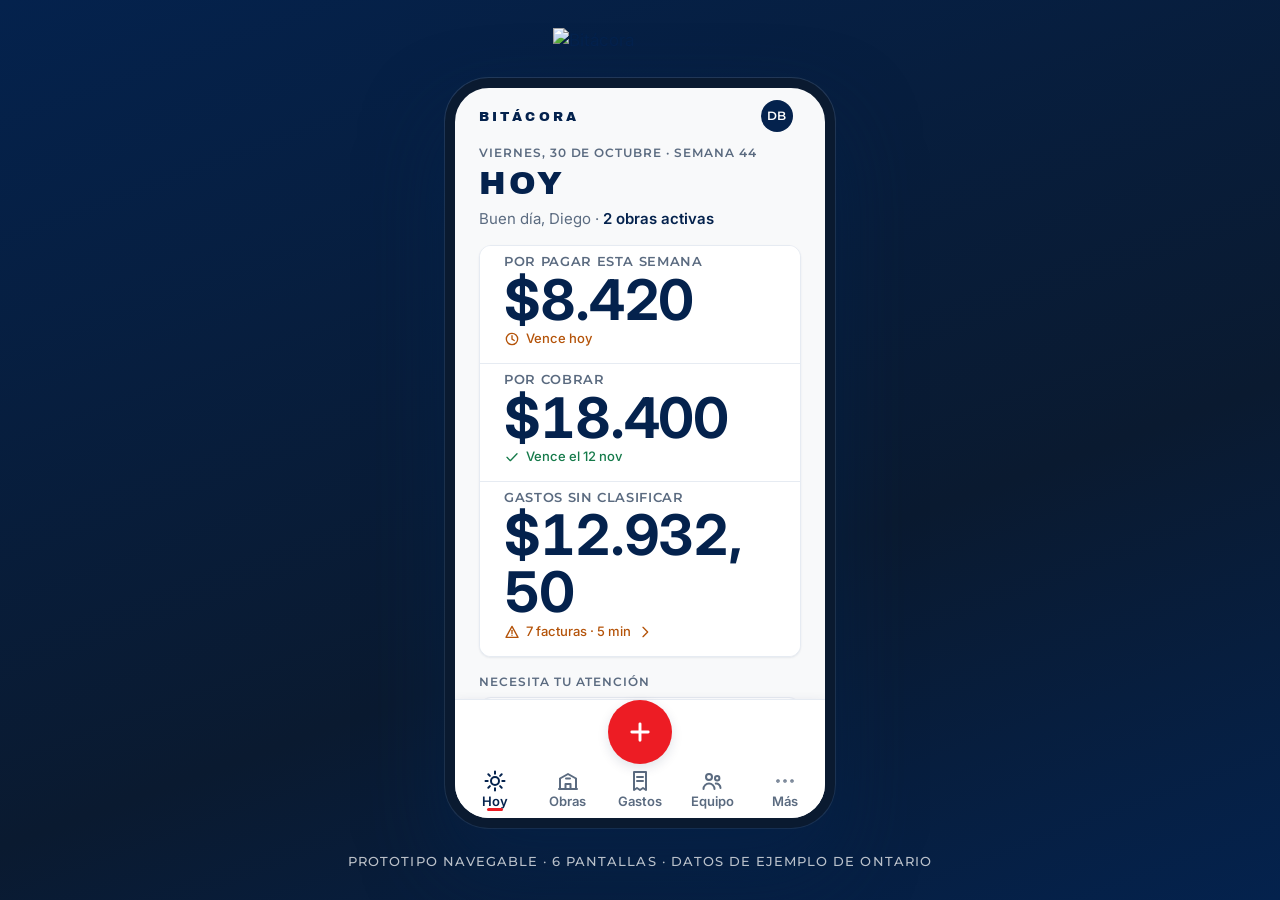
==== index.html @ 75facdfa "Publicar el prototipo navegable de Bitácora como demo (6 pantallas, datos de ejemplo)" ====
<!DOCTYPE html>
<html lang="es-CA">
<head>
  <meta charset="utf-8">
  <meta name="viewport" content="width=device-width, initial-scale=1, viewport-fit=cover">
  <meta name="theme-color" content="#04224D">
  <title>Bitácora · Demo navegable (datos de ejemplo)</title>
  <meta name="description" content="Demostración navegable de Bitácora: obras, gastos, nómina y margen de un contratista de Ontario. Todos los datos son de ejemplo; la app no está operativa.">
  <meta name="robots" content="noindex, nofollow">
  <meta name="color-scheme" content="light">
  <link rel="preconnect" href="https://fonts.googleapis.com">
  <link rel="preconnect" href="https://fonts.gstatic.com" crossorigin>
  <link href="https://fonts.googleapis.com/css2?family=Archivo+Black&family=Inter:wght@400;500;600;700&family=Montserrat:wght@500;600;700&display=swap" rel="stylesheet">
  <link rel="stylesheet" href="assets/tokens.css">
  <link rel="stylesheet" href="assets/app.css">
</head>
<body>
  <div class="stage">
    <img class="stage-logo" src="assets/logo.svg" alt="Bitácora" width="200" height="30">

    <div class="phone" id="phone">
      <div class="offline-banner" id="offline-banner" role="status" hidden>
        <svg aria-hidden="true" focusable="false"><use href="#i-wifi-off"></use></svg>
        <span><strong>Sin conexión</strong> · <span id="offline-texto">2 cambios esperando</span></span>
      </div>

      <main class="app-main" id="app" tabindex="-1" aria-label="Contenido de la pantalla"></main>

      <button class="fab" id="fab" type="button" aria-label="Registrar un gasto">
        <svg aria-hidden="true" focusable="false"><use href="#i-plus"></use></svg>
      </button>

      <nav class="tabbar" id="tabbar" aria-label="Navegación principal"></nav>

      <div id="sheet-root"></div>
      <div class="toast-layer" id="toast-root" role="status" aria-live="polite"></div>
    </div>

    <p class="stage-caption">Prototipo navegable · 6 pantallas · datos de ejemplo de Ontario</p>
  </div>

  <!-- Set de íconos: 24 px, trazo 2, metáforas de obra (cap. 7.5) -->
  <svg hidden aria-hidden="true" focusable="false" xmlns="http://www.w3.org/2000/svg">
    <symbol id="i-flecha-izq" viewBox="0 0 24 24" fill="none" stroke="currentColor" stroke-width="2" stroke-linecap="round" stroke-linejoin="round"><path d="M15 5l-7 7 7 7"/></symbol>
    <symbol id="i-hoy" viewBox="0 0 24 24" fill="none" stroke="currentColor" stroke-width="2" stroke-linecap="round"><circle cx="12" cy="12" r="4"/><path d="M12 2.5v2.2M12 19.3v2.2M2.5 12h2.2M19.3 12h2.2M5.3 5.3l1.6 1.6M17.1 17.1l1.6 1.6M18.7 5.3l-1.6 1.6M6.9 17.1l-1.6 1.6"/></symbol>
    <symbol id="i-obras" viewBox="0 0 24 24" fill="none" stroke="currentColor" stroke-width="2" stroke-linecap="round" stroke-linejoin="round"><path d="M4 20V9.5L12 5l8 4.5V20"/><path d="M3 20h18"/><path d="M9.5 20v-5h5v5"/><path d="M10 9.5h4"/></symbol>
    <symbol id="i-gastos" viewBox="0 0 24 24" fill="none" stroke="currentColor" stroke-width="2" stroke-linecap="round" stroke-linejoin="round"><path d="M6 3h12v18l-3-2-3 2-3-2-3 2z"/><path d="M9 8h6M9 12h6"/></symbol>
    <symbol id="i-equipo" viewBox="0 0 24 24" fill="none" stroke="currentColor" stroke-width="2" stroke-linecap="round" stroke-linejoin="round"><circle cx="9" cy="8" r="3"/><path d="M3.5 20a5.5 5.5 0 0 1 11 0"/><circle cx="17.2" cy="9.2" r="2.2"/><path d="M15.8 14.6A4.4 4.4 0 0 1 20.5 19"/></symbol>
    <symbol id="i-mas" viewBox="0 0 24 24" fill="none" stroke="currentColor" stroke-width="2.4" stroke-linecap="round"><circle cx="5" cy="12" r="0.6"/><circle cx="12" cy="12" r="0.6"/><circle cx="19" cy="12" r="0.6"/></symbol>
    <symbol id="i-plus" viewBox="0 0 24 24" fill="none" stroke="currentColor" stroke-width="2.5" stroke-linecap="round"><path d="M12 5v14M5 12h14"/></symbol>
    <symbol id="i-check" viewBox="0 0 24 24" fill="none" stroke="currentColor" stroke-width="2" stroke-linecap="round" stroke-linejoin="round"><path d="M4.5 12.5l5 5L19.5 7"/></symbol>
    <symbol id="i-alerta" viewBox="0 0 24 24" fill="none" stroke="currentColor" stroke-width="2" stroke-linecap="round" stroke-linejoin="round"><path d="M12 3.5L21 20H3z"/><path d="M12 9.5v5"/><circle cx="12" cy="17.2" r="0.9" fill="currentColor" stroke="none"/></symbol>
    <symbol id="i-ojo" viewBox="0 0 24 24" fill="none" stroke="currentColor" stroke-width="2" stroke-linecap="round" stroke-linejoin="round"><path d="M2.5 12S6 6 12 6s9.5 6 9.5 6-3.5 6-9.5 6-9.5-6-9.5-6z"/><circle cx="12" cy="12" r="2.6"/></symbol>
    <symbol id="i-sube" viewBox="0 0 24 24" fill="none" stroke="currentColor" stroke-width="2" stroke-linecap="round" stroke-linejoin="round"><path d="M12 19V5M6 11l6-6 6 6"/></symbol>
    <symbol id="i-baja" viewBox="0 0 24 24" fill="none" stroke="currentColor" stroke-width="2" stroke-linecap="round" stroke-linejoin="round"><path d="M12 5v14M6 13l6 6 6-6"/></symbol>
    <symbol id="i-igual" viewBox="0 0 24 24" fill="none" stroke="currentColor" stroke-width="2" stroke-linecap="round"><path d="M6 12h12"/></symbol>
    <symbol id="i-chevron" viewBox="0 0 24 24" fill="none" stroke="currentColor" stroke-width="2" stroke-linecap="round" stroke-linejoin="round"><path d="M9 5l7 7-7 7"/></symbol>
    <symbol id="i-camara" viewBox="0 0 24 24" fill="none" stroke="currentColor" stroke-width="2" stroke-linecap="round" stroke-linejoin="round"><path d="M3.5 8.5h3l2-3.5h7l2 3.5h3v10.5h-17z"/><circle cx="12" cy="13.5" r="3.2"/></symbol>
    <symbol id="i-rayo" viewBox="0 0 24 24" fill="none" stroke="currentColor" stroke-width="2" stroke-linecap="round" stroke-linejoin="round"><path d="M13.5 2.5L5.5 13.5h5L10 21.5l8-11h-5z"/></symbol>
    <symbol id="i-cerrar" viewBox="0 0 24 24" fill="none" stroke="currentColor" stroke-width="2" stroke-linecap="round"><path d="M6 6l12 12M18 6L6 18"/></symbol>
    <symbol id="i-foto" viewBox="0 0 24 24" fill="none" stroke="currentColor" stroke-width="2" stroke-linecap="round" stroke-linejoin="round"><rect x="4" y="5" width="16" height="14" rx="2"/><circle cx="9" cy="10" r="1.6"/><path d="M5 17l4-4 3 3 3-3 4 4"/></symbol>
    <symbol id="i-voz" viewBox="0 0 24 24" fill="none" stroke="currentColor" stroke-width="2" stroke-linecap="round"><rect x="9" y="3" width="6" height="11" rx="3"/><path d="M5.5 11a6.5 6.5 0 0 0 13 0M12 17.5V21"/></symbol>
    <symbol id="i-mano" viewBox="0 0 24 24" fill="none" stroke="currentColor" stroke-width="2" stroke-linecap="round" stroke-linejoin="round"><path d="M4 20l1.2-4.5L16 5l3 3L8.5 18.8z"/><path d="M14 7l3 3"/></symbol>
    <symbol id="i-avance" viewBox="0 0 24 24" fill="none" stroke="currentColor" stroke-width="2" stroke-linecap="round" stroke-linejoin="round"><path d="M4 4v16h16"/><path d="M7 15l4-4 3 3 5-6"/><path d="M15 8h4v4"/></symbol>
    <symbol id="i-pago" viewBox="0 0 24 24" fill="none" stroke="currentColor" stroke-width="2" stroke-linecap="round"><circle cx="12" cy="12" r="8.5"/><path d="M14.8 9.2c-.5-.9-1.5-1.4-2.8-1.4-1.7 0-3 .9-3 2.1s1.3 1.8 3 2.1c1.8.3 3 1 3 2.2s-1.4 2.1-3 2.1c-1.4 0-2.5-.6-3-1.5"/><path d="M12 5.6v12.8"/></symbol>
    <symbol id="i-doc" viewBox="0 0 24 24" fill="none" stroke="currentColor" stroke-width="2" stroke-linecap="round" stroke-linejoin="round"><path d="M7 3h7l5 5v13H7z"/><path d="M14 3v5h5"/><path d="M10 13h5M10 17h5"/></symbol>
    <symbol id="i-lock" viewBox="0 0 24 24" fill="none" stroke="currentColor" stroke-width="2" stroke-linecap="round" stroke-linejoin="round"><rect x="5" y="10" width="14" height="10" rx="2"/><path d="M8 10V7a4 4 0 0 1 8 0v3"/></symbol>
    <symbol id="i-reloj" viewBox="0 0 24 24" fill="none" stroke="currentColor" stroke-width="2" stroke-linecap="round" stroke-linejoin="round"><circle cx="12" cy="12" r="8.5"/><path d="M12 7v5.2l3.4 2"/></symbol>
    <symbol id="i-info" viewBox="0 0 24 24" fill="none" stroke="currentColor" stroke-width="2" stroke-linecap="round"><circle cx="12" cy="12" r="8.5"/><path d="M12 11v5"/><circle cx="12" cy="8" r="0.9" fill="currentColor" stroke="none"/></symbol>
    <symbol id="i-wifi-off" viewBox="0 0 24 24" fill="none" stroke="currentColor" stroke-width="2" stroke-linecap="round"><path d="M3 3l18 18"/><path d="M8.3 8.3A11 11 0 0 1 20 10.5"/><path d="M5.2 12.6a10 10 0 0 1 1.5-1.1"/><path d="M8.7 15.5a5.2 5.2 0 0 1 6.6 0"/><circle cx="12" cy="19" r="1" fill="currentColor" stroke="none"/></symbol>
    <symbol id="i-sparkle" viewBox="0 0 24 24" fill="none" stroke="currentColor" stroke-width="2" stroke-linecap="round" stroke-linejoin="round"><path d="M11 3l1.7 5.1L18 10l-5.3 1.9L11 17l-1.7-5.1L4 10l5.3-1.9z"/><path d="M18.5 15l.8 2.2L21.5 18l-2.2.8-.8 2.2-.8-2.2L15.5 18l2.2-.8z"/></symbol>
    <symbol id="i-calendario" viewBox="0 0 24 24" fill="none" stroke="currentColor" stroke-width="2" stroke-linecap="round" stroke-linejoin="round"><rect x="4" y="5" width="16" height="16" rx="2"/><path d="M8 3v4M16 3v4M4 10h16"/></symbol>
    <symbol id="i-transfer" viewBox="0 0 24 24" fill="none" stroke="currentColor" stroke-width="2" stroke-linecap="round" stroke-linejoin="round"><path d="M4 8.5h13.5l-3.2-3.2M20 15.5H6.5l3.2 3.2"/></symbol>
    <symbol id="i-billete" viewBox="0 0 24 24" fill="none" stroke="currentColor" stroke-width="2" stroke-linecap="round" stroke-linejoin="round"><rect x="3" y="6" width="18" height="12" rx="2"/><circle cx="12" cy="12" r="2.4"/></symbol>
    <symbol id="i-descargar" viewBox="0 0 24 24" fill="none" stroke="currentColor" stroke-width="2" stroke-linecap="round" stroke-linejoin="round"><path d="M12 4v11M7 10.5l5 5 5-5"/><path d="M5 20h14"/></symbol>
  </svg>

  <script src="assets/data.js"></script>
  <script src="assets/app.js"></script>
  <script src="assets/qa.js"></script>
</body>
</html>
---- assets/tokens.css ----
/* ============================================================================
   BITÁCORA · TOKENS DE DISEÑO
   Fuente de verdad: docs/REQUERIMIENTOS.md, capítulo 7 ("Sistema de diseño
   Náutica aplicado"). Los valores de color, tipografía, radios, elevación y
   espaciado son los EXACTOS de la guía. Lo que la guía no define (colores
   funcionales de estado, tintes, modo oscuro) está marcado como propuesta
   pendiente de validación en el capítulo 7.3.2.
   Ningún componente escribe color a mano: todo sale de estas variables.
   ========================================================================== */

:root {
  /* --- 7.3 Color · los tres tokens de la guía Náutica -------------------- */
  --color-brand-primary: #04224D;   /* Azul Marino · fondos, encabezados, botón primario */
  --color-brand-accent: #ED1C24;    /* Rojo · CTA urgente, estados activos. NO texto pequeño */
  --color-background-light: #FFFFFF;/* Fondo de tarjetas y secciones limpias */
  --color-background-page: #F8F9FA; /* Variante del mismo token de fondo de la guía */

  /* --- 7.3.2 Tokens funcionales derivados · propuesta pendiente ---------- */
  --color-text-primary: var(--color-brand-primary); /* alias semántico del navy */
  --color-text-secondary: #5B6B80;  /* 5,44:1 sobre blanco ✅ */
  --color-border-subtle: #E6EBF2;   /* separadores y pistas de barra */
  --color-border-strong: #6B7C93;   /* bordes de inputs · 4,26:1 ✅ (UI ≥ 3:1) */
  --color-status-ok: #157A4A;       /* "Vas bien" · 5,36:1 ✅ */
  --color-status-warn: #B45309;     /* "Ojo" · 5,02:1 ✅ */
  --color-status-warn-strong: #8A3F07; /* variante AA para texto sobre tinte ámbar · 6,2:1 ✅ */
  --color-status-danger: #C81018;   /* "Alerta" · 5,93:1 ✅ */
  --color-accent-text: #B31217;     /* texto rojo accesible derivado del rojo · 6,96:1 ✅ */
  --color-focus: #FFC845;           /* anillo de foco · 10,14:1 sobre navy ✅ */

  /* Tintes al 12% (cap. 7.5 "chip de estado: fondo tintado 12%"). Se derivan
     de los tokens de arriba con rgba; no introducen colores nuevos. */
  --tint-primary: rgba(4, 34, 77, 0.12);
  --tint-accent: rgba(237, 28, 36, 0.12);
  --tint-ok: rgba(21, 122, 74, 0.12);
  --tint-warn: rgba(180, 83, 9, 0.12);
  --tint-danger: rgba(200, 16, 24, 0.12);
  --tint-focus: rgba(255, 200, 69, 0.16);
  --overlay-sheet: rgba(4, 34, 77, 0.48);
  --overlay-camera: rgba(4, 34, 77, 0.92);
  --shadow-floating: rgba(4, 34, 77, 0.24);
  --shadow-stage: 0 40px 80px rgba(4, 34, 77, 0.55);
  --ring-light: rgba(255, 255, 255, 0.12);

  /* --- 7.7 Modo oscuro derivado · [COULD] pendiente de aprobación -------- */
  --dm-background: #0A1A30;
  --dm-surface: #0E2542;
  --dm-text: #F2F5F9;
  --dm-accent-text: #FF5A60;
  /* El modo oscuro NO se aplica en fase 1. Tokens listos para cuando se apruebe. */

  /* --- 7.2 Fundamento · grid y espacio (base 8 px) ----------------------- */
  --space-1: 4px;
  --space-2: 8px;
  --space-3: 16px;
  --space-4: 24px;
  --space-5: 32px;
  --space-6: 40px;
  --space-7: 48px;
  --space-8: 64px;
  --margin-mobile: 24px;   /* contenido = ancho de pantalla − 48 px */
  --grid-gutter: 16px;
  --content-max: 430px;    /* marco de teléfono en escritorio (≤ 430) */
  --touch-min: 48px;       /* mínimo táctil */
  --touch-gap: 8px;        /* separación mínima entre objetivos */
  --nav-height: 64px;

  /* --- 7.4 Tipografía · familias de la guía ------------------------------ */
  --font-display: "Archivo Black", "Arial Black", "Helvetica Neue", Arial, sans-serif;
  --font-heading: "Montserrat", "Helvetica Neue", Arial, sans-serif;
  --font-body: "Inter", "Roboto", "Helvetica Neue", Arial, sans-serif;

  /* Escala móvil. Cuerpo y títulos en rem para que Dynamic Type (200%) funcione.
     Los KPIs adicionalmente se limitan por ancho de viewport para que un número
     de 10 caracteres nunca desborde a 320 px (§ verificación del prototipo). */
  --text-h1: 2rem;                 /* 32/36 · 900 · MAYÚSCULAS · +0,10 em */
  --text-h2: 1.5rem;               /* 24/28 · 600 · MAYÚSCULAS · +0,05 em */
  --text-h3: 1.25rem;              /* 20/24 · 600 · MAYÚSCULAS · +0,05 em */
  --text-body: 1.0625rem;          /* 17/26 · 400 · minúsculas · 0 */
  --text-small: 0.9375rem;         /* 15/22 · 400 */
  --text-caption: 0.8125rem;       /* 13/18 · 500 */
  --text-label: 0.75rem;           /* 12/16 · 600 · etiquetas de sección */
  --text-button: 1.0625rem;        /* 17/20 · 600 · sentence case */
  /* Los KPI se limitan por ancho de viewport: un monto de 10 caracteres no debe
     partirse en dos líneas al 200 % de texto. El resto de la tipografía escala en rem. */
  --text-kpi: min(3.5rem, 12.5vw);        /* 48,75 px a 390 · 40 px a 320 */
  --text-kpi-sm: min(2rem, 7.2vw);        /* números secundarios */
  --leading-h1: 1.125;
  --leading-h2: 1.1667;
  --leading-body: 1.529;           /* 26/17 */
  --tracking-h1: 0.1em;
  --tracking-heading: 0.05em;
  --tracking-wordmark: 0.24em;

  /* --- 7.5 Componentes · radios, elevación ------------------------------ */
  --radius-4: 4px;
  --radius-8: 8px;
  --radius-12: 12px;
  --radius-20: 20px;
  --radius-24: 24px;
  --radius-pill: 999px;
  --elevation-1: 0 1px 2px rgba(4, 34, 77, 0.08);
  --elevation-2: 0 4px 12px rgba(4, 34, 77, 0.12);
  --elevation-3: 0 12px 32px rgba(4, 34, 77, 0.24);

  /* --- Movimiento (≤ 200 ms, respeta "Reducir movimiento") -------------- */
  --duration-fast: 120ms;
  --duration-base: 180ms;
  --easing: cubic-bezier(0.2, 0.7, 0.3, 1);

  /* --- Safe area iPhone (Face ID / home indicator) ---------------------- */
  --safe-top: env(safe-area-inset-top, 0px);
  --safe-bottom: env(safe-area-inset-bottom, 0px);
  --safe-left: env(safe-area-inset-left, 0px);
  --safe-right: env(safe-area-inset-right, 0px);
}

/* El simulacro de "Texto grande 200%" del QA se activa con esta clase en <html>.
   Se usa la misma base rem que Dynamic Type: todo lo tipográfico escala. */
html.texto-grande {
  font-size: 200%;
}

@media (prefers-reduced-motion: reduce) {
  :root {
    --duration-fast: 0ms;
    --duration-base: 0ms;
  }
}
---- assets/app.css ----
/* ============================================================================
   BITÁCORA · COMPONENTES (mobile-first iPhone 390×844, sin frameworks)
   Reglas duras:
   - Todo color sale de tokens.css (aquí no hay ni un hex literal).
   - Táctil ≥ 48×48 px, separación ≥ 8 px, cuerpo ≥ 17 px, KPIs 48–56 px.
   - Estados = color + ícono + palabra. Nunca solo color.
   - Sin scroll horizontal a 320 px. A 200 % de texto, los grupos se apilan.
   - Transiciones ≤ 200 ms y respeto a prefers-reduced-motion.
   ========================================================================== */

/* --- Reset mínimo --------------------------------------------------------- */
*, *::before, *::after { box-sizing: border-box; }
html, body { height: 100%; }
html { -webkit-text-size-adjust: 100%; }
body {
  margin: 0;
  font-family: var(--font-body);
  font-size: var(--text-body);
  line-height: var(--leading-body);
  color: var(--color-text-primary);
  background: var(--color-background-page);
  -webkit-font-smoothing: antialiased;
  text-rendering: optimizeLegibility;
  overflow-x: hidden;
}
img, svg { display: block; }
svg { width: 20px; height: 20px; flex: none; }
button, input, select, textarea { font: inherit; color: inherit; }
button { -webkit-tap-highlight-color: transparent; }
p, h1, h2, h3, h4 { margin: 0; }
ul, ol { margin: 0; padding: 0; list-style: none; }
:focus-visible {
  outline: 3px solid var(--color-focus);
  outline-offset: 3px;
  box-shadow: 0 0 0 6px var(--color-brand-primary);
  border-radius: var(--radius-8);
}
::selection { background: var(--tint-focus); color: var(--color-brand-primary); }
[hidden] { display: none !important; }

/* --- Escenario de escritorio: marco de teléfono -------------------------- */
.stage {
  display: flex;
  flex-direction: column;
  align-items: center;
  justify-content: center;
  width: 100%;
  min-height: 100vh;
  min-height: 100dvh;
}
.phone {
  position: relative;
  display: flex;
  flex-direction: column;
  width: 100%;
  max-width: 430px;
  min-width: 0;
  margin: 0 auto;
  height: 100vh;
  height: 100dvh;
  overflow: hidden;
  background: var(--color-background-page);
}
.stage-logo,
.stage-caption { display: none; }

@media (min-width: 520px) {
  body {
    display: flex;
    align-items: center;
    justify-content: center;
    padding: 24px 0;
    background: linear-gradient(160deg, var(--color-brand-primary) 0%, var(--dm-background) 62%, var(--color-brand-primary) 100%);
  }
  .stage { gap: 24px; }
  .stage-logo { display: block; width: auto; height: 26px; }
  .stage-caption {
    display: block;
    margin: 0;
    color: var(--color-background-light);
    font-family: var(--font-heading);
    font-size: var(--text-caption);
    font-weight: 500;
    letter-spacing: 0.08em;
    text-transform: uppercase;
    opacity: 0.72;
  }
  .phone {
    width: 390px;
    max-width: 390px;
    height: min(844px, calc(100dvh - 150px));
    border-radius: 44px;
    border: 10px solid var(--dm-background);
    box-shadow: var(--shadow-stage), 0 0 0 1px var(--ring-light);
  }
}

/* --- Estructura de pantalla ---------------------------------------------- */
.app-main {
  flex: 1;
  min-height: 0;
  overflow-y: auto;
  overflow-x: hidden;
  -webkit-overflow-scrolling: touch;
  scrollbar-width: none;
}
.app-main::-webkit-scrollbar { display: none; }
.app-main[data-ruta="captura"] {
  display: flex;
  flex-direction: column;
  overflow: hidden;
}
.screen {
  padding-bottom: 96px;
  animation: fade-in var(--duration-base) var(--easing) both;
}
.screen--captura {
  display: flex;
  flex-direction: column;
  flex: 1;
  min-height: 0;
  padding-bottom: 0;
  animation: none;
}
.screen-content { padding: 0 var(--margin-mobile); }

/* --- Barra superior ------------------------------------------------------ */
.topbar {
  display: flex;
  align-items: center;
  gap: var(--space-2);
  min-height: 56px;
  padding: calc(var(--safe-top) + 8px) var(--margin-mobile) 8px;
}
.topbar-spacer { flex: 1; }
.wordmark {
  font-family: var(--font-display);
  font-weight: 400;
  font-size: 0.8125rem;
  line-height: 1;
  letter-spacing: var(--tracking-wordmark);
  text-transform: uppercase;
  color: var(--color-brand-primary);
  padding-top: 2px;
}
.icon-btn {
  appearance: none;
  border: 0;
  background: transparent;
  display: inline-flex;
  align-items: center;
  justify-content: center;
  min-width: 48px;
  min-height: 48px;
  padding: 0;
  border-radius: var(--radius-pill);
  color: var(--color-brand-primary);
  cursor: pointer;
}
.icon-btn:active { background: var(--tint-primary); }
.icon-btn svg { width: 24px; height: 24px; }
.avatar {
  width: 32px;
  height: 32px;
  border-radius: var(--radius-pill);
  background: var(--color-brand-primary);
  color: var(--color-background-light);
  display: flex;
  align-items: center;
  justify-content: center;
  font-family: var(--font-heading);
  font-weight: 600;
  font-size: 0.75rem;
  letter-spacing: 0.04em;
}

/* --- Cabecera de pantalla ------------------------------------------------ */
.page-head { padding: 4px var(--margin-mobile) 0; }
.eyebrow {
  font-family: var(--font-heading);
  font-size: var(--text-label);
  font-weight: 600;
  letter-spacing: 0.08em;
  text-transform: uppercase;
  color: var(--color-text-secondary);
  margin-bottom: 6px;
}
.page-title {
  font-family: var(--font-display);
  font-weight: 400;
  font-size: var(--text-h1);
  line-height: var(--leading-h1);
  letter-spacing: var(--tracking-h1);
  text-transform: uppercase;
  color: var(--color-brand-primary);
  overflow-wrap: break-word;
  margin-bottom: 8px;
}
.page-sub {
  font-size: var(--text-small);
  color: var(--color-text-secondary);
  max-width: 34rem;
}
.page-sub strong { color: var(--color-text-primary); font-weight: 600; }

/* --- Secciones ----------------------------------------------------------- */
.section { margin-top: var(--space-4); }
.section-head {
  display: flex;
  align-items: baseline;
  justify-content: space-between;
  gap: var(--space-2);
  margin-bottom: 12px;
}
.section-title {
  font-family: var(--font-heading);
  font-size: var(--text-label);
  font-weight: 600;
  letter-spacing: 0.08em;
  text-transform: uppercase;
  color: var(--color-text-secondary);
}
.section-note { font-size: var(--text-caption); color: var(--color-text-secondary); }
.link-inline {
  appearance: none;
  border: 0;
  background: none;
  color: var(--color-brand-primary);
  font-size: var(--text-caption);
  font-weight: 600;
  min-height: 48px;
  min-width: 48px;
  padding: 0 4px;
  cursor: pointer;
  text-decoration: underline;
  text-underline-offset: 3px;
}

/* --- Tarjetas ------------------------------------------------------------ */
.card {
  background: var(--color-background-light);
  border: 1px solid var(--color-border-subtle);
  border-radius: var(--radius-12);
  box-shadow: var(--elevation-1);
}
.card-pad { padding: var(--space-3); }
.card-title {
  font-family: var(--font-heading);
  font-size: var(--text-h3);
  font-weight: 600;
  line-height: 1.2;
  letter-spacing: var(--tracking-heading);
  text-transform: uppercase;
  color: var(--color-brand-primary);
  overflow-wrap: break-word;
}
.card-sub { font-size: var(--text-caption); color: var(--color-text-secondary); margin-top: 2px; }
.divider { height: 1px; background: var(--color-border-subtle); margin: var(--space-3) 0; border: 0; }

/* --- KPIs: números grandes, tabulares ------------------------------------ */
.kpi-card { overflow: hidden; }
.kpi-row {
  display: block;
  width: 100%;
  text-align: left;
  background: var(--color-background-light);
  border: 0;
  border-top: 1px solid var(--color-border-subtle);
  padding: 14px var(--space-4);
  color: inherit;
  cursor: pointer;
}
.kpi-row:first-child { border-top: 0; }
.kpi-row:active { background: var(--color-background-page); }
.kpi-row--static { cursor: default; }
.kpi-row--static:active { background: var(--color-background-light); }
.kpi-top {
  display: flex;
  align-items: center;
  justify-content: space-between;
  gap: var(--space-2);
  flex-wrap: wrap;
}
.kpi-label {
  font-family: var(--font-heading);
  font-size: var(--text-caption);
  font-weight: 600;
  letter-spacing: 0.05em;
  text-transform: uppercase;
  color: var(--color-text-secondary);
}
.kpi-num {
  display: block;
  margin-top: 2px;
  font-family: var(--font-body);
  font-weight: 700;
  font-size: var(--text-kpi);
  line-height: 1.05;
  letter-spacing: -0.02em;
  font-variant-numeric: tabular-nums;
  font-feature-settings: "tnum" 1;
  color: var(--color-brand-primary);
  overflow-wrap: break-word;
}
.kpi-num--sm { font-size: var(--text-kpi-sm); }
.kpi-verdict {
  display: inline-flex;
  align-items: center;
  gap: 6px;
  font-size: var(--text-caption);
  font-weight: 500;
  color: var(--color-text-secondary);
}
.kpi-verdict svg { width: 16px; height: 16px; flex: none; }
.kpi-verdict--ok { color: var(--color-status-ok); }
.kpi-verdict--warn { color: var(--color-status-warn); }
.kpi-verdict--danger { color: var(--color-status-danger); }
.kpi-chevron { flex: none; color: var(--color-text-secondary); margin-top: 2px; }

/* --- Chips de estado (color + ícono + palabra) --------------------------- */
.chip {
  display: inline-flex;
  align-items: center;
  gap: 6px;
  min-height: 28px;
  padding: 3px 10px;
  border-radius: var(--radius-pill);
  background: var(--tint-primary);
  color: var(--color-brand-primary);
  font-family: var(--font-body);
  font-size: var(--text-caption);
  font-weight: 600;
  line-height: 1.2;
  white-space: nowrap;
}
.chip svg { width: 16px; height: 16px; flex: none; }
.chip--ok { background: var(--tint-ok); color: var(--color-status-ok); }
.chip--warn { background: var(--tint-warn); color: var(--color-status-warn-strong); }
.chip--danger { background: var(--tint-danger); color: var(--color-status-danger); }
.chip--accent { background: var(--tint-accent); color: var(--color-accent-text); }
.chip--quiet {
  background: var(--color-background-page);
  border: 1px solid var(--color-border-subtle);
  color: var(--color-text-secondary);
}

/* --- Botones ------------------------------------------------------------- */
.btn {
  appearance: none;
  display: flex;
  align-items: center;
  justify-content: center;
  gap: var(--space-2);
  width: 100%;
  min-height: 56px;
  padding: 12px var(--space-4);
  border: 0;
  border-radius: var(--radius-8);
  font-family: var(--font-body);
  font-size: var(--text-button);
  font-weight: 600;
  line-height: 1.2;
  letter-spacing: 0;
  text-align: center;
  text-decoration: none;
  cursor: pointer;
  transition: background var(--duration-fast) var(--easing), transform var(--duration-fast) var(--easing);
}
.btn svg { width: 22px; height: 22px; flex: none; }
.btn--primary { background: var(--color-brand-primary); color: var(--color-background-light); }
.btn--primary:active { background: var(--dm-surface); transform: scale(0.995); }
.btn--secondary {
  background: var(--color-background-light);
  color: var(--color-brand-primary);
  border: 1.5px solid var(--color-border-strong);
}
.btn--secondary:active { background: var(--color-background-page); }
.btn--critical { background: var(--color-status-danger); color: var(--color-background-light); }
.btn--ghost {
  background: transparent;
  color: var(--color-brand-primary);
  min-height: 48px;
  font-size: var(--text-small);
  text-decoration: underline;
  text-underline-offset: 3px;
}
.btn:disabled, .btn[aria-disabled="true"] { opacity: 0.45; cursor: not-allowed; }
.btn--sm { min-height: 48px; font-size: var(--text-small); padding: 8px var(--space-3); width: auto; }
.dual-actions { display: flex; gap: var(--space-2); flex-wrap: wrap; }
.dual-actions .btn { flex: 1 1 9rem; }
.actions-stack { display: flex; flex-direction: column; gap: var(--space-2); }

/* --- Formularios --------------------------------------------------------- */
.campo {
  display: flex;
  flex-direction: column;
  gap: 4px;
  padding: 12px 0;
  border-top: 1px solid var(--color-border-subtle);
}
.campo:first-child { border-top: 0; padding-top: 0; }
.campo:last-child { padding-bottom: 0; }
.campo-label {
  font-size: var(--text-caption);
  font-weight: 500;
  color: var(--color-text-secondary);
}
.campo-fila {
  display: flex;
  align-items: center;
  gap: var(--space-2);
  flex-wrap: wrap;
}
.input {
  width: 100%;
  min-height: 48px;
  padding: 10px 12px;
  border: 1.5px solid var(--color-border-strong);
  border-radius: var(--radius-8);
  background: var(--color-background-light);
  font-size: var(--text-body);
  font-variant-numeric: tabular-nums;
  color: var(--color-text-primary);
}
.input--revisar { border-color: var(--color-status-warn); box-shadow: 0 0 0 3px var(--tint-warn); }
.input--calc {
  background: var(--color-background-page);
  border-color: var(--color-border-subtle);
  color: var(--color-text-secondary);
}
.param-tag {
  display: inline-flex;
  align-items: center;
  gap: 4px;
  font-size: var(--text-caption);
  color: var(--color-text-secondary);
  font-weight: 500;
}
.param-tag svg { width: 14px; height: 14px; }
.confianza {
  display: inline-flex;
  align-items: center;
  gap: 4px;
  font-size: var(--text-caption);
  font-weight: 500;
  color: var(--color-status-ok);
}
.confianza svg { width: 14px; height: 14px; flex: none; }
.confianza--baja { color: var(--color-status-warn); }

/* --- Avisos / alertas ---------------------------------------------------- */
.alert-card { overflow: hidden; }
.alert {
  display: flex;
  align-items: flex-start;
  gap: 12px;
  width: 100%;
  padding: 13px var(--space-3);
  border: 0;
  border-top: 1px solid var(--color-border-subtle);
  background: transparent;
  text-align: left;
  color: inherit;
  cursor: default;
}
.alert:first-child { border-top: 0; }
.alert[data-accion="true"] { cursor: pointer; }
.alert[data-accion="true"]:active { background: var(--color-background-page); }
.alert-ico {
  flex: none;
  width: 32px;
  height: 32px;
  border-radius: var(--radius-pill);
  display: flex;
  align-items: center;
  justify-content: center;
}
.alert-ico svg { width: 18px; height: 18px; }
.alert-ico--danger { background: var(--tint-danger); color: var(--color-status-danger); }
.alert-ico--warn { background: var(--tint-warn); color: var(--color-status-warn); }
.alert-ico--ok { background: var(--tint-ok); color: var(--color-status-ok); }
.alert-body { flex: 1; min-width: 0; }
.alert-word {
  display: block;
  font-family: var(--font-heading);
  font-size: var(--text-label);
  font-weight: 600;
  letter-spacing: 0.06em;
  text-transform: uppercase;
  line-height: 1.2;
}
.alert-word--danger { color: var(--color-status-danger); }
.alert-word--warn { color: var(--color-status-warn); }
.alert-word--ok { color: var(--color-status-ok); }
.alert-title {
  display: block;
  margin-top: 1px;
  font-size: var(--text-small);
  font-weight: 600;
  line-height: 1.3;
  color: var(--color-text-primary);
}
.alert-detail {
  display: block;
  margin-top: 2px;
  font-size: var(--text-caption);
  color: var(--color-text-secondary);
}
.alert-chevron { flex: none; margin-top: 6px; color: var(--color-text-secondary); }
.alert-chevron svg { width: 24px; height: 24px; }
.banner-alerta {
  display: flex;
  align-items: flex-start;
  gap: 10px;
  padding: 12px var(--space-3);
  border-radius: var(--radius-12);
  background: var(--tint-danger);
  color: var(--color-status-danger);
  font-size: var(--text-small);
  font-weight: 600;
}
.banner-alerta svg { width: 20px; height: 20px; flex: none; }
.banner-alerta span { color: var(--color-text-secondary); font-weight: 400; font-size: var(--text-caption); display: block; margin-top: 2px; }

/* --- Nota informativa (holdback, parámetros) ----------------------------- */
.notice {
  display: flex;
  align-items: flex-start;
  gap: 12px;
  padding: 14px var(--space-3);
  border-radius: var(--radius-12);
  background: var(--tint-focus);
  border: 1px solid var(--color-border-subtle);
}
.notice-ico { flex: none; color: var(--color-status-warn); }
.notice-ico svg { width: 22px; height: 22px; }
.notice-body { flex: 1; min-width: 0; }
.notice-title { font-size: var(--text-small); font-weight: 600; color: var(--color-text-primary); }
.notice-text { font-size: var(--text-caption); color: var(--color-text-secondary); margin-top: 2px; }
.notice-text strong { color: var(--color-text-primary); font-weight: 600; }

/* --- Barra de progreso 8 px ---------------------------------------------- */
.bar {
  height: 8px;
  border-radius: var(--radius-pill);
  background: var(--color-border-subtle);
  overflow: hidden;
}
.bar-fill {
  display: block;
  height: 100%;
  border-radius: inherit;
  background: var(--color-brand-primary);
}
.bar-fill--ok { background: var(--color-status-ok); }
.bar-fill--warn { background: var(--color-status-warn); }
.bar-fill--danger { background: var(--color-status-danger); }
.bar-row {
  display: flex;
  align-items: baseline;
  justify-content: space-between;
  gap: var(--space-2);
  margin-bottom: 6px;
  font-size: var(--text-caption);
  color: var(--color-text-secondary);
}
.bar-row strong {
  color: var(--color-text-primary);
  font-weight: 600;
  font-variant-numeric: tabular-nums;
}

/* --- Tarjeta de obra ----------------------------------------------------- */
.obra-card {
  display: block;
  width: 100%;
  padding: 18px var(--space-4);
  border: 1px solid var(--color-border-subtle);
  border-radius: var(--radius-12);
  background: var(--color-background-light);
  box-shadow: var(--elevation-1);
  text-align: left;
  color: inherit;
  text-decoration: none;
  cursor: pointer;
}
.obra-card + .obra-card { margin-top: 10px; }
.obra-card:active { background: var(--color-background-page); }
.obra-head {
  display: flex;
  align-items: center;
  justify-content: space-between;
  gap: var(--space-2);
}
.obra-name {
  font-family: var(--font-heading);
  font-size: var(--text-h3);
  font-weight: 600;
  line-height: 1.2;
  letter-spacing: var(--tracking-heading);
  text-transform: uppercase;
  color: var(--color-brand-primary);
  overflow-wrap: break-word;
}
.obra-meta {
  margin: 2px 0 14px;
  font-size: var(--text-caption);
  color: var(--color-text-secondary);
}
.obra-stats {
  display: flex;
  flex-wrap: wrap;
  gap: 10px 16px;
  margin-bottom: 12px;
}
.obra-stat { flex: 1 1 8rem; min-width: 0; }
.obra-stat-label { display: block; font-size: var(--text-caption); color: var(--color-text-secondary); }
.obra-stat-value {
  display: block;
  font-size: var(--text-small);
  font-weight: 600;
  font-variant-numeric: tabular-nums;
  color: var(--color-text-primary);
}
.obra-foot {
  display: flex;
  align-items: baseline;
  justify-content: space-between;
  gap: var(--space-2);
  margin-top: 8px;
  font-size: var(--text-caption);
  color: var(--color-text-secondary);
}
.obra-foot strong { color: var(--color-text-primary); font-variant-numeric: tabular-nums; }

/* --- Partidas ------------------------------------------------------------ */
.partida {
  border: 1px solid var(--color-border-subtle);
  border-radius: var(--radius-12);
  background: var(--color-background-light);
  box-shadow: var(--elevation-1);
  overflow: hidden;
}
.partida + .partida { margin-top: 8px; }
.partida-btn {
  display: block;
  width: 100%;
  padding: 14px var(--space-3);
  border: 0;
  background: transparent;
  text-align: left;
  color: inherit;
  cursor: pointer;
}
.partida-btn:active { background: var(--color-background-page); }
.partida-top {
  display: flex;
  align-items: flex-start;
  justify-content: space-between;
  gap: var(--space-2);
}
.partida-name {
  font-size: var(--text-small);
  font-weight: 600;
  line-height: 1.3;
  overflow-wrap: break-word;
}
.partida-grid {
  display: flex;
  flex-wrap: wrap;
  gap: 8px 16px;
  margin-top: 10px;
}
.partida-num { flex: 1 1 7rem; min-width: 0; }
.partida-num-label { display: block; font-size: var(--text-caption); color: var(--color-text-secondary); }
.partida-num-val {
  display: block;
  font-size: var(--text-small);
  font-weight: 500;
  font-variant-numeric: tabular-nums;
  color: var(--color-text-primary);
}
.partida-hint { margin-top: 8px; font-size: var(--text-caption); color: var(--color-text-secondary); }
.partida-hint strong { color: var(--color-text-primary); font-variant-numeric: tabular-nums; }

/* --- Tabla responsiva: fila = tarjeta ------------------------------------ */
.flat-list { display: flex; flex-direction: column; gap: 10px; }
.data-row {
  display: flex;
  align-items: center;
  gap: 12px;
  width: 100%;
  padding: 14px var(--space-3);
  border: 1px solid var(--color-border-subtle);
  border-radius: var(--radius-12);
  background: var(--color-background-light);
  box-shadow: var(--elevation-1);
  text-align: left;
  color: inherit;
  cursor: pointer;
}
.data-row:active { background: var(--color-background-page); }
.data-main { flex: 1; min-width: 0; }
.data-title {
  font-size: var(--text-small);
  font-weight: 600;
  line-height: 1.3;
  overflow-wrap: break-word;
}
.data-meta {
  margin-top: 2px;
  font-size: var(--text-caption);
  color: var(--color-text-secondary);
  overflow-wrap: break-word;
}
.data-amount {
  flex: none;
  text-align: right;
  font-size: var(--text-small);
  font-weight: 600;
  font-variant-numeric: tabular-nums;
  white-space: nowrap;
}
.data-amount small { display: block; font-size: var(--text-caption); font-weight: 500; color: var(--color-text-secondary); }

/* --- Barra inferior + FAB ------------------------------------------------ */
.tabbar {
  position: relative;
  z-index: 20;
  flex: none;
  display: grid;
  grid-template-columns: repeat(5, 1fr);
  align-items: stretch;
  background: var(--color-background-light);
  border-top: 1px solid var(--color-border-subtle);
  box-shadow: var(--elevation-2);
  padding: 6px 4px calc(6px + var(--safe-bottom));
}
.tab {
  appearance: none;
  position: relative;
  display: flex;
  flex-direction: column;
  align-items: center;
  justify-content: center;
  gap: 3px;
  min-width: 48px;
  min-height: 52px;
  padding: 6px 2px;
  border: 0;
  border-radius: var(--radius-8);
  background: transparent;
  color: var(--color-text-secondary);
  cursor: pointer;
}
.tab svg { width: 24px; height: 24px; }
.tab-label {
  font-family: var(--font-body);
  font-size: clamp(11px, 3.33vw, 13px);
  font-weight: 600;
  line-height: 1;
}
.tab[aria-current="page"] { color: var(--color-brand-primary); }
.tab[aria-current="page"]::after {
  content: "";
  position: absolute;
  bottom: 1px;
  width: 16px;
  height: 3px;
  border-radius: var(--radius-pill);
  background: var(--color-brand-accent);
}
.tab:active { background: var(--tint-primary); }
.fab {
  position: absolute;
  left: 50%;
  bottom: calc(var(--nav-height) + 14px + var(--safe-bottom));
  z-index: 30;
  transform: translateX(-50%);
  width: 64px;
  height: 64px;
  display: flex;
  align-items: center;
  justify-content: center;
  border: 0;
  border-radius: var(--radius-pill);
  background: var(--color-brand-accent);
  color: var(--color-background-light);
  box-shadow: var(--elevation-3);
  cursor: pointer;
  transition: transform var(--duration-fast) var(--easing);
}
.fab svg { width: 28px; height: 28px; }
.fab:active { transform: translateX(-50%) scale(0.94); }

/* --- Banner offline ------------------------------------------------------ */
.offline-banner {
  flex: none;
  display: flex;
  align-items: center;
  gap: 8px;
  min-height: 38px;
  padding: 6px var(--margin-mobile);
  background: var(--color-brand-primary);
  color: var(--color-background-light);
  font-size: var(--text-caption);
  font-weight: 500;
  z-index: 25;
}
.offline-banner svg { width: 18px; height: 18px; flex: none; }
.offline-banner strong { font-weight: 600; }

/* --- Bottom sheet -------------------------------------------------------- */
.sheet-layer {
  position: absolute;
  inset: 0;
  z-index: 40;
  display: flex;
  flex-direction: column;
  justify-content: flex-end;
}
.sheet-backdrop {
  position: absolute;
  inset: 0;
  border: 0;
  padding: 0;
  background: var(--overlay-sheet);
  cursor: pointer;
  animation: fade-in var(--duration-fast) var(--easing) both;
}
.sheet {
  position: relative;
  display: flex;
  flex-direction: column;
  max-height: 90%;
  background: var(--color-background-light);
  border-radius: var(--radius-20) var(--radius-20) 0 0;
  box-shadow: var(--elevation-3);
  animation: sheet-up var(--duration-base) var(--easing) both;
}
.sheet-handle {
  flex: none;
  width: 36px;
  height: 4px;
  margin: 12px auto 4px;
  border-radius: var(--radius-pill);
  background: var(--color-border-subtle);
}
.sheet-head { flex: none; padding: 6px var(--space-4) 10px; }
.sheet-title {
  font-family: var(--font-heading);
  font-size: var(--text-h3);
  font-weight: 600;
  line-height: 1.2;
  letter-spacing: var(--tracking-heading);
  text-transform: uppercase;
  color: var(--color-brand-primary);
  overflow-wrap: break-word;
}
.sheet-sub { margin-top: 4px; font-size: var(--text-caption); color: var(--color-text-secondary); }
.sheet-body {
  flex: 1;
  min-height: 0;
  overflow-y: auto;
  padding: 0 var(--space-4) 12px;
}
.sheet-foot {
  flex: none;
  padding: 12px var(--space-4) calc(16px + var(--safe-bottom));
  border-top: 1px solid var(--color-border-subtle);
  display: flex;
  flex-direction: column;
  gap: var(--space-2);
}
.sheet-row {
  display: flex;
  align-items: center;
  gap: 12px;
  width: 100%;
  min-height: 64px;
  padding: 8px 4px;
  border: 0;
  border-top: 1px solid var(--color-border-subtle);
  background: transparent;
  text-align: left;
  color: inherit;
  cursor: pointer;
}
.sheet-row:first-child { border-top: 0; }
.sheet-row:active { background: var(--color-background-page); }
.sheet-row-main { flex: 1; min-width: 0; }
.sheet-row-title { display: block; font-size: var(--text-small); font-weight: 600; }
.sheet-row-sub { display: block; margin-top: 2px; font-size: var(--text-caption); color: var(--color-text-secondary); }
.sheet-row-ico {
  flex: none;
  width: 40px;
  height: 40px;
  border-radius: var(--radius-pill);
  background: var(--tint-primary);
  color: var(--color-brand-primary);
  display: flex;
  align-items: center;
  justify-content: center;
}
.sheet-row-ico svg { width: 20px; height: 20px; }
.sheet-row--apagar .sheet-row-ico { background: var(--color-background-page); color: var(--color-text-secondary); }
.sheet-caption { font-size: var(--text-caption); color: var(--color-text-secondary); }
.doc-card {
  padding: 16px;
  border-radius: var(--radius-12);
  border: 1px solid var(--color-border-subtle);
  background: var(--color-background-page);
}

/* --- Toast con Deshacer -------------------------------------------------- */
.toast-layer {
  position: absolute;
  left: 16px;
  right: 16px;
  bottom: calc(var(--nav-height) + 90px + var(--safe-bottom));
  z-index: 50;
  display: flex;
  flex-direction: column;
  gap: 8px;
  pointer-events: none;
}
.toast {
  position: relative;
  overflow: hidden;
  pointer-events: auto;
  display: flex;
  align-items: center;
  gap: 8px;
  min-height: 56px;
  padding: 4px 4px 4px 16px;
  border-radius: var(--radius-12);
  background: var(--color-brand-primary);
  color: var(--color-background-light);
  box-shadow: var(--elevation-3);
  font-size: var(--text-small);
  animation: toast-in var(--duration-base) var(--easing) both;
}
.toast-msg { flex: 1; min-width: 0; line-height: 1.3; }
.toast-action {
  appearance: none;
  flex: none;
  border: 0;
  background: transparent;
  color: var(--color-focus);
  font-family: var(--font-body);
  font-size: var(--text-small);
  font-weight: 600;
  min-width: 48px;
  min-height: 48px;
  padding: 8px 12px;
  border-radius: var(--radius-8);
  cursor: pointer;
}
.toast-progress {
  position: absolute;
  left: 0;
  bottom: 0;
  height: 2px;
  width: 100%;
  background: var(--color-focus);
  transform-origin: left center;
  animation: toast-progress 10s linear forwards;
}

/* --- Cámara simulada ----------------------------------------------------- */
.capture {
  display: flex;
  flex-direction: column;
  flex: 1;
  min-height: 0;
  background: var(--dm-background);
  color: var(--color-background-light);
}
.camera-bar {
  display: flex;
  align-items: center;
  gap: var(--space-2);
  padding: calc(var(--safe-top) + 8px) var(--space-3) 8px;
}
.camera-bar-title {
  flex: 1;
  text-align: center;
  font-family: var(--font-heading);
  font-size: var(--text-caption);
  font-weight: 600;
  letter-spacing: 0.08em;
  text-transform: uppercase;
  color: var(--color-background-light);
}
.camera-bar .icon-btn { color: var(--color-background-light); }
.camera-bar .icon-btn:active { background: var(--ring-light); }
.viewfinder {
  position: relative;
  flex: 1;
  min-height: 0;
  display: flex;
  align-items: center;
  justify-content: center;
  padding: 0 28px;
}
.hoja {
  width: 76%;
  aspect-ratio: 0.74;
  max-height: 84%;
  border-radius: var(--radius-4);
  background: var(--color-background-light);
  box-shadow: var(--elevation-3);
  transform: rotate(-1.5deg);
  padding: 14% 10%;
}
.hoja-linea {
  height: 6px;
  margin-bottom: 9px;
  border-radius: var(--radius-pill);
  background: var(--color-border-subtle);
}
.hoja-linea:nth-child(2n) { width: 72%; }
.hoja-linea--total {
  width: 48%;
  height: 10px;
  margin-left: auto;
  margin-top: 16px;
  background: var(--color-border-strong);
}
.marco {
  position: absolute;
  inset: 12px 24px;
  pointer-events: none;
}
.marco span {
  position: absolute;
  width: 32px;
  height: 32px;
  border: 3px solid var(--color-background-light);
  border-radius: 6px;
}
.marco span:nth-child(1) { top: 0; left: 0; border-right: 0; border-bottom: 0; }
.marco span:nth-child(2) { top: 0; right: 0; border-left: 0; border-bottom: 0; }
.marco span:nth-child(3) { bottom: 0; left: 0; border-right: 0; border-top: 0; }
.marco span:nth-child(4) { bottom: 0; right: 0; border-left: 0; border-top: 0; }
.camera-hint {
  position: absolute;
  left: 0;
  right: 0;
  bottom: 4px;
  text-align: center;
  font-size: var(--text-caption);
  color: var(--color-background-light);
  opacity: 0.86;
  padding: 0 var(--space-4);
}
.camera-foot {
  flex: none;
  padding: 10px var(--space-4) calc(16px + var(--safe-bottom));
  display: flex;
  flex-direction: column;
  align-items: center;
  gap: 10px;
}
.camera-note {
  font-size: var(--text-caption);
  color: var(--color-background-light);
  opacity: 0.6;
  text-align: center;
}
.shutter {
  width: 76px;
  height: 76px;
  min-width: 76px;
  border-radius: var(--radius-pill);
  border: 3px solid var(--color-background-light);
  background: transparent;
  padding: 0;
  display: flex;
  align-items: center;
  justify-content: center;
  cursor: pointer;
}
.shutter-core {
  display: block;
  width: 60px;
  height: 60px;
  border-radius: var(--radius-pill);
  background: var(--color-background-light);
  transition: transform var(--duration-fast) var(--easing);
}
.shutter:active .shutter-core { transform: scale(0.9); }
.camera-test {
  display: flex;
  gap: var(--space-1);
  flex-wrap: wrap;
  justify-content: center;
}
.camera-test button {
  appearance: none;
  border: 1px solid var(--ring-light);
  border-radius: var(--radius-pill);
  background: transparent;
  color: var(--color-background-light);
  font-size: var(--text-caption);
  min-height: 48px;
  padding: 6px 14px;
  opacity: 0.78;
  cursor: pointer;
}
.camera-test button[aria-pressed="true"] {
  background: var(--tint-warn);
  border-color: var(--color-status-warn);
  color: var(--color-background-light);
  opacity: 1;
}

/* Lectura de la factura: skeleton + mensaje */
.leyendo {
  flex: 1;
  display: flex;
  flex-direction: column;
  align-items: center;
  justify-content: center;
  gap: var(--space-4);
  padding: var(--space-4);
  background: var(--dm-background);
  color: var(--color-background-light);
  text-align: center;
}
.leyendo-titulo { font-family: var(--font-heading); font-size: var(--text-h3); font-weight: 600; letter-spacing: var(--tracking-heading); text-transform: uppercase; }
.leyendo-sub { font-size: var(--text-caption); opacity: 0.7; }
.leyendo-hoja {
  width: 64%;
  max-width: 240px;
  padding: 18px;
  border-radius: var(--radius-8);
  background: var(--color-background-light);
}
.leyendo-hoja .skeleton { height: 12px; margin-bottom: 10px; }
.leyendo-hoja .skeleton:nth-child(2n) { width: 70%; }
.leyendo-hoja .skeleton:last-child { width: 45%; height: 18px; margin-left: auto; }
.leyendo-escaner {
  height: 2px;
  width: 64%;
  max-width: 240px;
  background: var(--color-brand-accent);
  animation: escanear 1.1s var(--easing) infinite alternate;
}

/* --- Captura: revisión --------------------------------------------------- */
.captura-head {
  display: flex;
  align-items: center;
  justify-content: space-between;
  gap: var(--space-2);
  flex-wrap: wrap;
  padding: 0 var(--margin-mobile);
  margin-top: 4px;
}
.badge-ia {
  display: inline-flex;
  align-items: center;
  gap: 6px;
  min-height: 28px;
  padding: 3px 10px;
  border-radius: var(--radius-pill);
  background: var(--tint-primary);
  color: var(--color-brand-primary);
  font-size: var(--text-caption);
  font-weight: 600;
}
.badge-ia svg { width: 16px; height: 16px; }
.foto-mini {
  width: 100%;
  margin: 14px 0 4px;
  padding: 12px 16px;
  border-radius: var(--radius-12);
  background: var(--color-background-light);
  border: 1px solid var(--color-border-subtle);
  display: flex;
  align-items: center;
  gap: 12px;
}
.foto-mini-ico {
  flex: none;
  width: 40px;
  height: 40px;
  border-radius: var(--radius-8);
  background: var(--tint-primary);
  color: var(--color-brand-primary);
  display: flex;
  align-items: center;
  justify-content: center;
}
.foto-mini-ico svg { width: 20px; height: 20px; }
.foto-mini-txt { font-size: var(--text-caption); color: var(--color-text-secondary); line-height: 1.35; }
.foto-mini-txt strong { color: var(--color-text-primary); font-weight: 600; }
.sugerencia {
  display: flex;
  flex-direction: column;
  gap: 10px;
  padding: 14px var(--space-3);
  border-radius: var(--radius-12);
  background: var(--tint-focus);
  border: 1px solid var(--color-border-subtle);
}
.sugerencia-titulo {
  display: flex;
  align-items: center;
  gap: 6px;
  font-family: var(--font-heading);
  font-size: var(--text-label);
  font-weight: 600;
  letter-spacing: 0.06em;
  text-transform: uppercase;
  color: var(--color-status-warn);
}
.sugerencia-titulo svg { width: 16px; height: 16px; }
.sugerencia-texto { font-size: var(--text-small); line-height: 1.4; color: var(--color-text-primary); }
.sugerencia-texto strong { font-variant-numeric: tabular-nums; }
.sugerencia .dual-actions .btn { min-height: 48px; }

/* --- Clasificar ---------------------------------------------------------- */
.contador-card { padding: 16px var(--space-3); }
.contador-top {
  display: flex;
  align-items: baseline;
  justify-content: space-between;
  gap: var(--space-2);
  margin-bottom: 10px;
}
.contador-num {
  font-family: var(--font-heading);
  font-size: var(--text-small);
  font-weight: 600;
  color: var(--color-brand-primary);
}
.contador-num b { font-size: var(--text-h3); font-variant-numeric: tabular-nums; }
.contador-restante { font-size: var(--text-caption); color: var(--color-text-secondary); }
.factura-hint-ia {
  display: flex;
  align-items: flex-start;
  gap: 6px;
  margin-top: 8px;
  padding: 6px 10px;
  border-radius: var(--radius-8);
  background: var(--color-background-page);
  font-size: var(--text-caption);
  color: var(--color-text-secondary);
  line-height: 1.35;
}
.factura-hint-ia svg { width: 14px; height: 14px; flex: none; margin-top: 1px; color: var(--color-brand-primary); }
.factura-hint-ia strong { color: var(--color-text-primary); font-weight: 600; }
.data-row--duplicado {
  border-color: var(--color-status-danger);
  border-width: 1.5px;
  background: var(--color-background-light);
}

/* --- Nómina -------------------------------------------------------------- */
.sticky-banner {
  position: sticky;
  top: 0;
  z-index: 10;
  display: flex;
  align-items: flex-start;
  gap: 8px;
  padding: 9px var(--margin-mobile);
  background: var(--color-background-light);
  border-bottom: 1px solid var(--color-border-subtle);
  font-size: var(--text-caption);
  color: var(--color-status-warn);
  font-weight: 600;
}
.sticky-banner svg { width: 18px; height: 18px; flex: none; }
.sticky-banner span { color: var(--color-text-secondary); font-weight: 400; }
.param-version {
  display: flex;
  align-items: center;
  justify-content: space-between;
  gap: var(--space-2);
  flex-wrap: wrap;
  margin-top: 4px;
  font-size: var(--text-caption);
  color: var(--color-text-secondary);
}
.param-version strong { color: var(--color-text-primary); font-weight: 600; }
.persona {
  display: flex;
  align-items: center;
  gap: 12px;
  width: 100%;
  padding: 12px var(--space-3);
  border: 1px solid var(--color-border-subtle);
  border-radius: var(--radius-12);
  background: var(--color-background-light);
  box-shadow: var(--elevation-1);
  text-align: left;
  color: inherit;
  cursor: pointer;
}
.persona + .persona { margin-top: 8px; }
.persona:active { background: var(--color-background-page); }
.persona--bloqueada { border-color: var(--color-status-danger); }
.persona-avatar {
  flex: none;
  width: 40px;
  height: 40px;
  border-radius: var(--radius-pill);
  background: var(--tint-primary);
  color: var(--color-brand-primary);
  display: flex;
  align-items: center;
  justify-content: center;
  font-family: var(--font-heading);
  font-size: 0.8125rem;
  font-weight: 600;
}
.persona--bloqueada .persona-avatar { background: var(--tint-danger); color: var(--color-status-danger); }
.persona-main { flex: 1; min-width: 0; }
.persona-nombre {
  display: flex;
  align-items: center;
  gap: 8px;
  flex-wrap: wrap;
  font-size: var(--text-small);
  font-weight: 600;
  line-height: 1.25;
}
.persona-meta {
  margin-top: 2px;
  font-size: var(--text-caption);
  color: var(--color-text-secondary);
  line-height: 1.35;
  overflow-wrap: break-word;
}
.persona-monto {
  flex: none;
  text-align: right;
  font-size: var(--text-small);
  font-weight: 600;
  font-variant-numeric: tabular-nums;
  white-space: nowrap;
}
.persona-monto small { display: block; font-size: var(--text-caption); font-weight: 500; color: var(--color-text-secondary); }
.persona-bloqueo {
  margin-top: 8px;
  display: flex;
  align-items: flex-start;
  gap: 8px;
  padding: 10px 12px;
  border-radius: var(--radius-8);
  background: var(--tint-danger);
  color: var(--color-status-danger);
  font-size: var(--text-caption);
  font-weight: 600;
  line-height: 1.35;
}
.persona-bloqueo svg { width: 16px; height: 16px; flex: none; margin-top: 1px; }
.persona-bloqueo span { color: var(--color-text-primary); font-weight: 400; display: block; margin-top: 2px; }
.dia-row {
  display: flex;
  align-items: center;
  justify-content: space-between;
  gap: 12px;
  padding: 6px 0;
  border-top: 1px solid var(--color-border-subtle);
}
.dia-row:first-child { border-top: 0; }
.dia-nombre { font-size: var(--text-small); font-weight: 500; text-transform: capitalize; }
.stepper { display: flex; align-items: center; gap: 6px; }
.stepper-btn {
  width: 56px;
  height: 56px;
  min-width: 56px;
  border: 1.5px solid var(--color-border-strong);
  border-radius: var(--radius-8);
  background: var(--color-background-light);
  color: var(--color-brand-primary);
  font-size: 1.5rem;
  font-weight: 600;
  line-height: 1;
  display: flex;
  align-items: center;
  justify-content: center;
  cursor: pointer;
  padding: 0;
}
.stepper-btn:active { background: var(--tint-primary); }
.stepper-btn:disabled { opacity: 0.4; cursor: not-allowed; }
.stepper-value {
  min-width: 64px;
  text-align: center;
  font-size: 1.25rem;
  font-weight: 700;
  font-variant-numeric: tabular-nums;
}
.stepper-value small { display: block; font-size: var(--text-caption); font-weight: 500; color: var(--color-text-secondary); }
.stepper-mini .stepper-btn { width: 48px; height: 48px; min-width: 48px; font-size: 1.25rem; }
.resumen-linea {
  display: flex;
  align-items: baseline;
  justify-content: space-between;
  gap: var(--space-2);
  padding: 8px 0;
  border-top: 1px solid var(--color-border-subtle);
  font-size: var(--text-small);
}
.resumen-linea:first-child { border-top: 0; }
.resumen-linea span { color: var(--color-text-secondary); }
.resumen-linea strong { font-variant-numeric: tabular-nums; text-align: right; }
.resumen-linea--total { font-weight: 700; font-size: var(--text-body); }
.resumen-linea--total span { color: var(--color-text-primary); }
.metodo-lista { display: flex; flex-direction: column; gap: 8px; }
.metodo {
  display: flex;
  align-items: center;
  gap: 12px;
  min-height: 56px;
  padding: 8px 14px;
  border: 1.5px solid var(--color-border-subtle);
  border-radius: var(--radius-8);
  cursor: pointer;
  font-size: var(--text-small);
  font-weight: 500;
}
.metodo input {
  width: 22px;
  height: 22px;
  accent-color: var(--color-brand-primary);
  flex: none;
}
.metodo:has(input:checked) { border-color: var(--color-brand-primary); background: var(--tint-primary); }
.confirm-total {
  display: block;
  font-family: var(--font-body);
  font-size: clamp(2rem, 10vw, 2.75rem);
  font-weight: 700;
  font-variant-numeric: tabular-nums;
  line-height: 1.1;
  color: var(--color-brand-primary);
  margin: 4px 0 2px;
}

/* --- Margen -------------------------------------------------------------- */
.margen-hero { padding: var(--space-4); }
.margen-rango {
  display: block;
  font-family: var(--font-body);
  font-size: clamp(1.875rem, 10vw, 2.75rem);
  font-weight: 700;
  font-variant-numeric: tabular-nums;
  line-height: 1.06;
  letter-spacing: -0.02em;
  color: var(--color-brand-primary);
  overflow-wrap: break-word;
}
.margen-rango-pct {
  display: block;
  margin-top: 4px;
  font-size: var(--text-small);
  font-weight: 600;
  color: var(--color-status-danger);
  font-variant-numeric: tabular-nums;
}
.margen-compare {
  display: flex;
  flex-wrap: wrap;
  gap: 8px 16px;
  margin-top: 14px;
  padding-top: 14px;
  border-top: 1px solid var(--color-border-subtle);
}
.margen-compare-item { flex: 1 1 8rem; min-width: 0; }
.margen-compare-label { display: block; font-size: var(--text-caption); color: var(--color-text-secondary); }
.margen-compare-val {
  display: block;
  font-size: var(--text-small);
  font-weight: 600;
  font-variant-numeric: tabular-nums;
}
.rango-track {
  position: relative;
  height: 12px;
  margin: 30px 0 10px;
  border-radius: var(--radius-pill);
  background: var(--color-border-subtle);
}
.rango-zona {
  position: absolute;
  top: 0;
  bottom: 0;
  border-radius: var(--radius-pill);
  background: var(--color-status-danger);
}
.rango-marca {
  position: absolute;
  top: -5px;
  width: 2px;
  height: 22px;
  background: var(--color-brand-primary);
}
.rango-marca--min { background: var(--color-status-danger); }
.rango-marca-label {
  position: absolute;
  top: -26px;
  transform: translateX(-50%);
  font-size: 11px;
  font-weight: 600;
  color: var(--color-text-secondary);
  white-space: nowrap;
}
.rango-marca-label--min { color: var(--color-status-danger); }
.rango-escala {
  display: flex;
  justify-content: space-between;
  font-size: 11px;
  color: var(--color-text-secondary);
}
.escenario {
  padding: 14px var(--space-3);
  border: 1px solid var(--color-border-subtle);
  border-radius: var(--radius-12);
  background: var(--color-background-light);
  box-shadow: var(--elevation-1);
}
.escenario + .escenario { margin-top: 8px; }
.escenario--peor { border-color: var(--color-status-danger); }
.escenario-head {
  display: flex;
  align-items: flex-start;
  justify-content: space-between;
  gap: var(--space-2);
}
.escenario-nombre { font-size: var(--text-small); font-weight: 600; line-height: 1.3; }
.escenario-monto {
  flex: none;
  text-align: right;
  font-size: var(--text-small);
  font-weight: 700;
  font-variant-numeric: tabular-nums;
  white-space: nowrap;
}
.escenario-monto small { display: block; font-size: var(--text-caption); font-weight: 500; color: var(--color-text-secondary); }
.escenario-calculo {
  margin-top: 6px;
  font-size: var(--text-caption);
  color: var(--color-text-secondary);
  font-variant-numeric: tabular-nums;
}
.escenario-calculo strong { color: var(--color-text-primary); font-weight: 600; }
.desvio-row {
  display: flex;
  align-items: center;
  gap: 12px;
  width: 100%;
  padding: 11px var(--space-3);
  border: 0;
  border-top: 1px solid var(--color-border-subtle);
  background: transparent;
  text-align: left;
  color: inherit;
  cursor: default;
}
.desvio-row:first-child { border-top: 0; }
.desvio-main { flex: 1; min-width: 0; }
.desvio-nombre { display: block; font-size: var(--text-small); font-weight: 500; line-height: 1.3; }
.desvio-bar { margin-top: 6px; }
.desvio-bar .bar { height: 6px; }
.desvio-monto {
  flex: none;
  text-align: right;
  font-size: var(--text-small);
  font-weight: 600;
  font-variant-numeric: tabular-nums;
  white-space: nowrap;
}
.varianza-split { display: flex; height: 12px; border-radius: var(--radius-pill); overflow: hidden; margin: 12px 0; }
.varianza-precio { background: var(--color-status-danger); }
.varianza-cantidad { background: var(--color-status-warn); }
.varianza-fila {
  display: flex;
  align-items: baseline;
  justify-content: space-between;
  gap: var(--space-2);
  padding: 7px 0;
  border-top: 1px solid var(--color-border-subtle);
  font-size: var(--text-small);
}
.varianza-fila:first-child { border-top: 0; }
.varianza-fila span { color: var(--color-text-secondary); }
.varianza-fila strong { font-variant-numeric: tabular-nums; }
.varianza-nota { font-size: var(--text-caption); color: var(--color-text-secondary); line-height: 1.45; }

/* --- Empty state, skeleton, misc ---------------------------------------- */
.empty {
  display: flex;
  flex-direction: column;
  align-items: center;
  text-align: center;
  gap: 12px;
  padding: 40px var(--space-4) 24px;
}
.empty-ico {
  width: 64px;
  height: 64px;
  border-radius: var(--radius-pill);
  background: var(--tint-ok);
  color: var(--color-status-ok);
  display: flex;
  align-items: center;
  justify-content: center;
}
.empty-ico svg { width: 30px; height: 30px; }
.empty-title {
  font-family: var(--font-heading);
  font-size: var(--text-h3);
  font-weight: 600;
  letter-spacing: var(--tracking-heading);
  text-transform: uppercase;
  color: var(--color-brand-primary);
}
.empty-text { font-size: var(--text-small); color: var(--color-text-secondary); max-width: 19rem; }
.empty-ejemplo {
  width: 100%;
  padding: 12px var(--space-3);
  border-radius: var(--radius-12);
  background: var(--color-background-light);
  border: 1px dashed var(--color-border-strong);
  text-align: left;
  font-size: var(--text-caption);
  color: var(--color-text-secondary);
  line-height: 1.4;
}
.empty-ejemplo strong { color: var(--color-text-primary); }
.skeleton {
  background: linear-gradient(90deg, var(--color-border-subtle) 25%, var(--color-background-page) 37%, var(--color-border-subtle) 63%);
  background-size: 400% 100%;
  border-radius: var(--radius-8);
  animation: shimmer 1.2s ease-in-out infinite;
}
.sr-only {
  position: absolute;
  width: 1px;
  height: 1px;
  padding: 0;
  margin: -1px;
  overflow: hidden;
  clip: rect(0 0 0 0);
  white-space: nowrap;
  border: 0;
}
.num { font-variant-numeric: tabular-nums; font-feature-settings: "tnum" 1; }
.text-ok { color: var(--color-status-ok); }
.text-warn { color: var(--color-status-warn); }
.text-danger { color: var(--color-status-danger); }
.mt-1 { margin-top: var(--space-1); }
.mt-2 { margin-top: var(--space-2); }
.mt-3 { margin-top: var(--space-3); }
.mt-4 { margin-top: var(--space-4); }
.mt-0 { margin-top: 0; }

/* --- Animaciones --------------------------------------------------------- */
@keyframes fade-in {
  from { opacity: 0; transform: translateY(6px); }
  to { opacity: 1; transform: none; }
}
@keyframes sheet-up {
  from { transform: translateY(24px); opacity: 0.6; }
  to { transform: none; opacity: 1; }
}
@keyframes toast-in {
  from { transform: translateY(10px); opacity: 0; }
  to { transform: none; opacity: 1; }
}
@keyframes toast-progress {
  from { transform: scaleX(1); }
  to { transform: scaleX(0); }
}
@keyframes shimmer {
  from { background-position: 100% 0; }
  to { background-position: -100% 0; }
}
@keyframes escanear {
  from { transform: translateY(-90px); opacity: 0.5; }
  to { transform: translateY(90px); opacity: 1; }
}

/* --- 320 px: cero scroll horizontal ------------------------------------- */
@media (max-width: 360px) {
  :root { --margin-mobile: 16px; }
  .topbar, .page-head, .screen-content, .captura-head, .sticky-banner, .offline-banner { padding-left: var(--margin-mobile); padding-right: var(--margin-mobile); }
  .kpi-row, .alert, .kpi-card .kpi-row { padding-left: var(--space-3); padding-right: var(--space-3); }
  .persona, .data-row, .partida-btn, .escenario { padding-left: 12px; padding-right: 12px; }
}

/* --- Texto grande 200 %: los grupos se apilan, nada desborda ------------- */
html.texto-grande .chip { white-space: normal; }
html.texto-grande .obra-stats,
html.texto-grande .partida-grid,
html.texto-grande .margen-compare,
html.texto-grande .persona-nombre,
html.texto-grande .kpi-top { gap: 8px; }
html.texto-grande .partida-num,
html.texto-grande .obra-stat,
html.texto-grande .margen-compare-item { flex-basis: 100%; }
html.texto-grande .data-row,
html.texto-grande .persona,
html.texto-grande .escenario-head,
html.texto-grande .contador-top,
html.texto-grande .obra-head,
html.texto-grande .param-version { flex-wrap: wrap; }
html.texto-grande .data-amount,
html.texto-grande .persona-monto,
html.texto-grande .escenario-monto { white-space: normal; text-align: left; }
html.texto-grande .dual-actions .btn,
html.texto-grande .metodo,
html.texto-grande .camera-test button { flex: 1 1 100%; }
html.texto-grande .tab-label { font-size: 11px; }

/* --- Movimiento reducido ------------------------------------------------- */
@media (prefers-reduced-motion: reduce) {
  .screen, .sheet, .sheet-backdrop, .toast { animation: none; }
  .bar-fill, .fab, .stepper-btn, .btn, .shutter-core, .toast-progress { transition: none; animation: none; }
  .skeleton { animation: none; }
  .leyendo-escaner { animation: none; }
  .toast-progress { width: 100%; transform: none; }
}

/* ============================================================================
   AJUSTES DE LAYOUT (spans dentro de botones/enlaces + piezas de los paneles)
   ========================================================================== */
.obra-meta,
.partida-name,
.partida-hint,
.data-title,
.data-meta,
.persona-meta,
.sheet-handle,
.sheet-row-sub,
.confianza,
.param-tag { display: block; }
.data-title, .data-meta, .persona-meta, .partida-name { overflow-wrap: break-word; }
.sheet-handle { display: block; }
.chip-row {
  display: flex;
  flex-wrap: wrap;
  gap: 8px;
  margin-top: 8px;
}
.kpi-row--pagado { background: var(--color-background-page); }
.kpi-row--pagado .kpi-verdict { font-variant-numeric: tabular-nums; }
.persona-card {
  margin-top: 8px;
  background: var(--color-background-light);
  border: 1px solid var(--color-border-subtle);
  border-radius: var(--radius-12);
  box-shadow: var(--elevation-1);
  overflow: hidden;
}
.persona-card--bloqueada { border: 1.5px solid var(--color-status-danger); }
.persona-card .persona {
  margin: 0;
  border: 0;
  border-radius: 0;
  box-shadow: none;
  background: transparent;
}
.persona-card .persona-bloqueo { margin: 0 12px 10px; }
.persona-card .btn--sm { width: calc(100% - 24px); margin: 0 12px 12px; display: flex; }
.error-card { width: 100%; max-width: 340px; text-align: left; }
.success-resumen { width: 100%; margin: 8px 0; text-align: left; }
.desvio-right {
  flex: none;
  display: flex;
  flex-direction: column;
  align-items: flex-end;
  gap: 6px;
}
.rango-marca-label--fin { transform: translateX(-100%); }
.metodo > span:last-child { display: block; min-width: 0; }
.metodo strong { display: block; }
.campo-fila .param-version { margin: 0; }
.partida .partida-grid { display: flex; }
.partida .partida-top { display: flex; }
.partida .partida-grid { margin-top: 10px; }
.sugerencia .param-version { margin-top: 2px; }
.empty .dual-actions { width: 100%; }


/* Modo captura: la cámara ocupa la pantalla, sin barra de destinos */
.phone.modo-captura .tabbar,
.phone.modo-captura .fab { display: none; }
.phone.modo-captura .toast-layer { bottom: calc(16px + var(--safe-bottom)); }
.phone.modo-captura .app-main[data-ruta="captura"] { min-height: 0; }

/* ============================================================================
   v2 · Ajustes de densidad, FAB acoplado a la barra y piezas nuevas
   ========================================================================== */

/* --- Cabecera y ritmo más compactos ------------------------------------- */
.topbar { min-height: 52px; padding: calc(var(--safe-top) + 4px) var(--margin-mobile) 4px; }
.icon-btn { min-width: 48px; min-height: 48px; }
.page-head { padding-top: 0; }
.eyebrow { margin-bottom: 4px; }
.page-title { margin-bottom: 6px; }
.page-sub { line-height: 1.4; }
.section { margin-top: var(--space-3); }
.section-head { margin-bottom: 6px; }
.screen { padding-bottom: 112px; }

/* --- KPI: etiqueta, número y veredicto debajo --------------------------- */
.kpi-row { padding: 10px var(--space-4); }
.kpi-label { display: block; }
.kpi-num { margin-top: 2px; line-height: 1.02; }
.kpi-verdict { margin-top: 2px; }
.kpi-row--pagado { padding-top: 8px; padding-bottom: 8px; }

/* --- Alertas de Hoy más compactas -------------------------------------- */
.alert { padding: 8px var(--space-3); gap: 10px; }
.alert-word { font-size: 0.6875rem; }
.alert-title { font-size: var(--text-small); line-height: 1.25; margin-top: 0; }
.alert-detail { font-size: var(--text-caption); line-height: 1.3; margin-top: 1px; }
.alert-chevron { margin-top: 4px; }

/* --- Tarjetas de obra y clasificación ----------------------------------- */
.obra-card { padding: 16px var(--space-4); }
.obra-meta { margin: 2px 0 10px; }
.obra-stats { margin-bottom: 10px; }
.factura-card {
  display: block;
  width: 100%;
  padding: 13px var(--space-3);
  border: 1px solid var(--color-border-subtle);
  border-radius: var(--radius-12);
  background: var(--color-background-light);
  box-shadow: var(--elevation-1);
  text-align: left;
  color: inherit;
  cursor: pointer;
}
.factura-card + .factura-card { margin-top: 8px; }
.factura-card:active { background: var(--color-background-page); }
.factura-card--duplicado { border: 1.5px solid var(--color-status-danger); }
.factura-top { display: flex; align-items: baseline; justify-content: space-between; gap: 12px; }
.factura-top .data-title { min-width: 0; }
.factura-top .data-amount { flex: none; }
.factura-card .data-meta { margin-top: 1px; }
.factura-card .factura-hint-ia { margin-top: 6px; }
.contador-card { padding: 12px var(--space-3); }

/* --- Nómina: banner y filas -------------------------------------------- */
.sticky-banner { padding: 8px var(--margin-mobile); }
.persona { padding: 10px 12px; }
.persona-avatar { width: 36px; height: 36px; }
.persona-meta { line-height: 1.3; }

/* --- FAB acoplado a la barra (pedestal de la misma barra) --------------- */
.tabbar::before {
  content: "";
  position: absolute;
  left: 50%;
  bottom: 100%;
  transform: translateX(-50%);
  width: 104px;
  height: 64px;
  background: var(--color-background-light);
  border-radius: 26px 26px 0 0;
  box-shadow: 0 -8px 20px var(--shadow-floating);
  z-index: 0;
}
.tab { z-index: 1; }
.fab { bottom: calc(var(--safe-bottom) + var(--nav-height) + 2px); }

/* --- Margen: rango con leyenda debajo ---------------------------------- */
.margen-hero { padding: var(--space-4); }
.margen-nota { margin-top: 8px; font-size: var(--text-small); line-height: 1.4; color: var(--color-text-secondary); }
.margen-rango { font-size: clamp(2rem, 9vw, 2.625rem); }
.rango-track { margin: 18px 0 8px; }
.rango-marca { top: -4px; height: 20px; }
.rango-escala { margin-top: 0; }
.rango-leyenda {
  display: flex;
  flex-wrap: wrap;
  gap: 6px 16px;
  margin-top: 8px;
  font-size: var(--text-caption);
  color: var(--color-text-secondary);
}
.rango-leyenda span { display: inline-flex; align-items: center; gap: 6px; }
.leyenda-marca {
  display: inline-block;
  width: 10px;
  height: 10px;
  border-radius: 2px;
  background: var(--color-brand-primary);
}
.leyenda-marca--min { background: var(--color-status-danger); }
.margen-compare { margin-top: 12px; padding-top: 8px; border-top: 1px solid var(--color-border-subtle); }
.margen-compare .resumen-linea { padding: 5px 0; }
.escenario { padding: 12px var(--space-3); }
.escenario-texto {
  margin-top: 6px;
  font-size: var(--text-caption);
  line-height: 1.4;
  color: var(--color-text-secondary);
}
.escenario-texto .chip { margin-top: 4px; }

/* --- Captura: cabecera y formulario compacto --------------------------- */
.captura-head-slim {
  display: flex;
  align-items: center;
  justify-content: space-between;
  gap: 8px;
  flex-wrap: wrap;
  margin: 8px 0 6px;
}
.campos-grid {
  display: grid;
  grid-template-columns: 1fr 1fr;
  gap: 0 16px;
}
.campos-grid .campo { padding: 9px 0; }
.campos-grid .campo:first-child { padding-top: 0; border-top: 0; }
.campo--full { grid-column: 1 / -1; }
.campo-label {
  display: flex;
  align-items: center;
  justify-content: space-between;
  gap: 8px;
  flex-wrap: wrap;
}
.confianza { display: inline-flex; align-items: center; gap: 4px; }
.confianza--calc { color: var(--color-text-secondary); }
.param-tag { display: block; }
.param-nota {
  display: flex;
  align-items: flex-start;
  gap: 6px;
  margin: 2px 0 4px;
  font-size: var(--text-caption);
  line-height: 1.35;
  color: var(--color-text-secondary);
}
.param-nota svg { width: 14px; height: 14px; flex: none; margin-top: 1px; }
.foto-mini { padding: 10px 14px; margin: 10px 0 0; }
.foto-mini-ico { width: 36px; height: 36px; }
.campos-grid .input { min-height: 48px; }
.campos-grid select.input { appearance: auto; }

@media (max-width: 360px) {
  .campos-grid { grid-template-columns: 1fr; gap: 0; }
  .campos-grid .campo { grid-column: 1 / -1; }
}

html.texto-grande .campos-grid { grid-template-columns: 1fr; gap: 0; }
html.texto-grande .campos-grid .campo { grid-column: 1 / -1; }

/* ============================================================================
   v3 · FAB montado DENTRO de la barra inferior (riel propio, sin tapar texto)
   ========================================================================== */
.tabbar {
  display: grid;
  grid-template-columns: repeat(5, 1fr);
  padding: 64px 4px calc(6px + var(--safe-bottom));
}
.tabbar::before { display: none; }
.tab { min-height: 48px; padding: 4px 2px; gap: 2px; }
.fab {
  bottom: calc(var(--safe-bottom) + 54px);
  box-shadow: var(--elevation-2);
}
.screen { padding-bottom: 24px; }
.kpi-row { padding: 8px var(--space-4); }
.kpi-label { line-height: 1.2; }
.kpi-verdict { line-height: 1.2; }
.alert { padding: 8px var(--space-3); }
.alert-word { line-height: 1.2; }
.alert-title { line-height: 1.2; }
.alert-detail { line-height: 1.25; }

/* Banner de nómina: dos líneas limpias y chips de persona compactos */
.sticky-banner div span { display: block; }
.persona-nombre { gap: 6px; }
.persona-nombre .chip { min-height: 24px; padding: 2px 8px; }

/* Correcciones de la verificación */
.partida-top { flex-wrap: wrap; }
.sugerencia-titulo { color: var(--color-status-warn-strong); }
.error-card .camera-note { color: var(--color-text-secondary); opacity: 1; }

/* Dynamic Type: piezas que deben crecer o limitarse sin romper el layout */
.avatar { width: 2rem; height: 2rem; }
.persona-avatar { width: 2.25rem; height: 2.25rem; }
.margen-rango { font-size: min(2.625rem, 11vw); }
.confirm-total { font-size: min(2.75rem, 11vw); }
html.texto-grande .avatar { width: 2rem; height: 2rem; }

/* El H1 escala con rem pero se limita por viewport para no partir palabras */
.page-title { font-size: min(var(--text-h1), 9vw); }

/* Escáner contenido dentro de la hoja: la línea no cruza el texto */
.leyendo-visual {
  position: relative;
  width: 64%;
  max-width: 240px;
  overflow: hidden;
  border-radius: var(--radius-8);
}
.leyendo-visual .leyendo-hoja { width: 100%; max-width: none; }
.leyendo-escaner {
  position: absolute;
  left: 0;
  right: 0;
  top: 50%;
  width: auto;
  max-width: none;
  margin: 0;
  background: var(--color-brand-accent);
}
@keyframes escanear-linea {
  from { transform: translateY(-34px); opacity: 0.45; }
  to { transform: translateY(34px); opacity: 1; }
}
.leyendo-escaner { animation: escanear-linea 1.1s var(--easing) infinite alternate; }


/* --- Aviso de demostración en la copia pública (GitHub Pages) ------------- */
.demo-flag {
  position: fixed;
  left: 12px;
  bottom: calc(84px + env(safe-area-inset-bottom, 0px));
  z-index: 70;
  padding: 6px 10px;
  border-radius: 999px;
  background: rgba(4, 34, 77, 0.92);
  color: #FFFFFF;
  font-family: var(--font-body);
  font-size: 11px;
  font-weight: 600;
  line-height: 1;
  letter-spacing: 0.08em;
  text-transform: uppercase;
  text-decoration: none;
  box-shadow: 0 4px 12px rgba(4, 34, 77, 0.24);
}
@media (min-width: 520px) { .demo-flag { left: 16px; bottom: 16px; } }
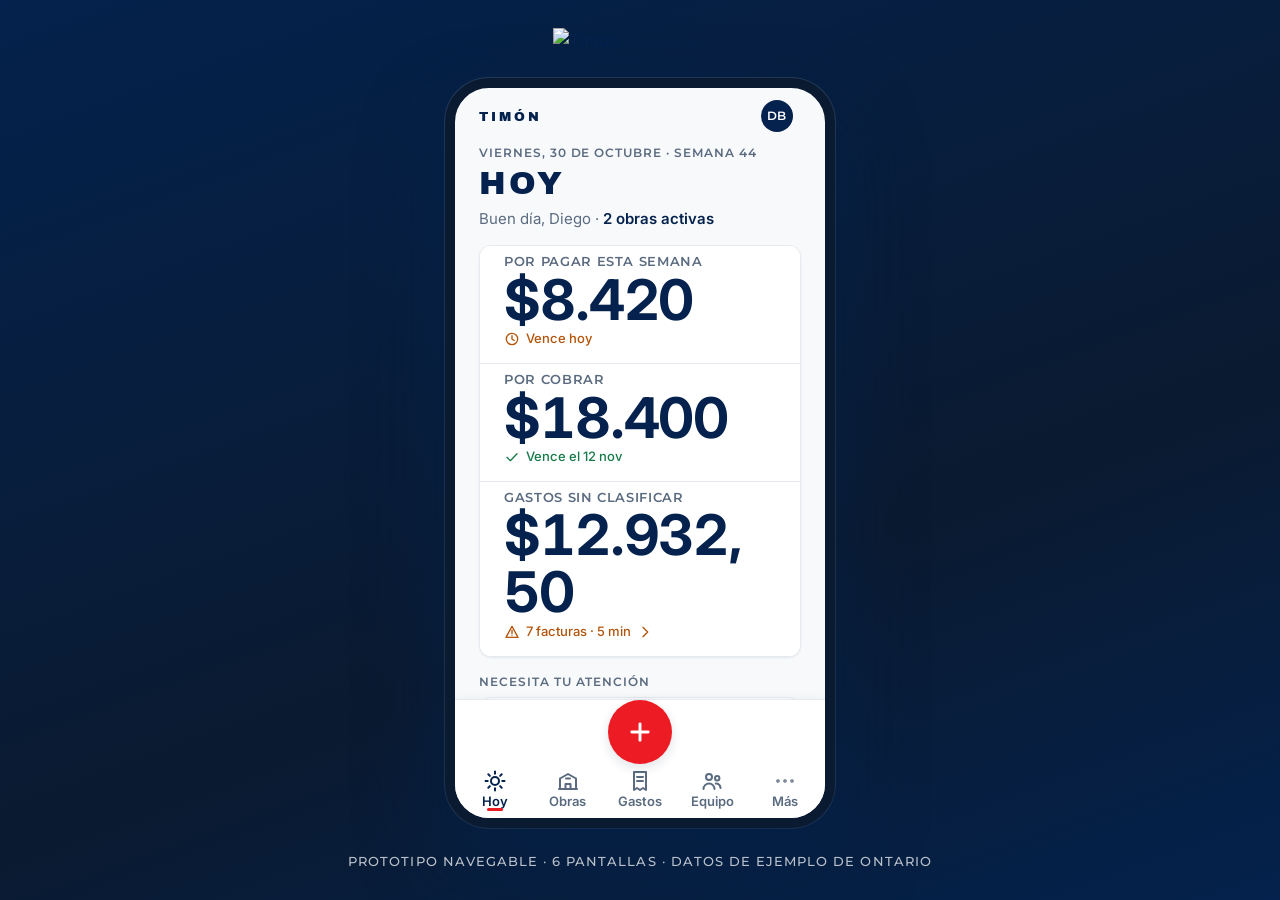
==== commit babef3f0: "Renombrar a Timón y publicar la demo en inglés canadiense (es con ?lang=es)" ====
--- a/index.html
+++ b/index.html
@@ -4,19 +4,20 @@
   <meta charset="utf-8">
   <meta name="viewport" content="width=device-width, initial-scale=1, viewport-fit=cover">
   <meta name="theme-color" content="#04224D">
-  <title>Bitácora · Demo navegable (datos de ejemplo)</title>
-  <meta name="description" content="Demostración navegable de Bitácora: obras, gastos, nómina y margen de un contratista de Ontario. Todos los datos son de ejemplo; la app no está operativa.">
+  <title>Timón · Demo navegable (datos de ejemplo)</title>
+  <meta name="description" content="Demostración navegable de Timón: obras, gastos, nómina y margen de un contratista de Ontario. Todos los datos son de ejemplo; la app no está operativa.">
   <meta name="robots" content="noindex, nofollow">
   <meta name="color-scheme" content="light">
   <link rel="preconnect" href="https://fonts.googleapis.com">
   <link rel="preconnect" href="https://fonts.gstatic.com" crossorigin>
   <link href="https://fonts.googleapis.com/css2?family=Archivo+Black&family=Inter:wght@400;500;600;700&family=Montserrat:wght@500;600;700&display=swap" rel="stylesheet">
+  <script>window.__RUMBO_LANG=(function(){var p=new URLSearchParams(location.search).get('lang');var pub=/(^|\.)github\.io$/.test(location.hostname);return p==='es'?'es':p==='en'?'en':(pub?'en':'es');})();</script>
   <link rel="stylesheet" href="assets/tokens.css">
   <link rel="stylesheet" href="assets/app.css">
 </head>
 <body>
   <div class="stage">
-    <img class="stage-logo" src="assets/logo.svg" alt="Bitácora" width="200" height="30">
+    <img class="stage-logo" src="assets/logo.svg" alt="Timón" width="200" height="30">
 
     <div class="phone" id="phone">
       <div class="offline-banner" id="offline-banner" role="status" hidden>
@@ -77,6 +78,8 @@
 
   <script src="assets/data.js"></script>
   <script src="assets/app.js"></script>
+  <script src="assets/i18n-en.js"></script>
+  <script src="assets/i18n.js"></script>
   <script src="assets/qa.js"></script>
 </body>
 </html>
--- a/assets/app.css
+++ b/assets/app.css
@@ -2027,23 +2027,33 @@
 .leyendo-escaner { animation: escanear-linea 1.1s var(--easing) infinite alternate; }
 
 
-/* --- Aviso de demostración en la copia pública (GitHub Pages) ------------- */
-.demo-flag {
+/* --- Aviso de demostración en la copia pública (GitHub Pages) -------------
+   Solo se aplica cuando el cuerpo lleva .demo-publico (lo pone app.js si el
+   host es *.github.io). El prototipo local que se usa con Diego no cambia. */
+body.demo-publico { padding-top: 28px; }
+body.demo-publico .stage { min-height: calc(100dvh - 28px); }
+body.demo-publico .phone { height: calc(100dvh - 28px); }
+.demo-strip {
   position: fixed;
-  left: 12px;
-  bottom: calc(84px + env(safe-area-inset-bottom, 0px));
-  z-index: 70;
-  padding: 6px 10px;
-  border-radius: 999px;
-  background: rgba(4, 34, 77, 0.92);
-  color: #FFFFFF;
+  inset: 0 0 auto 0;
+  z-index: 90;
+  display: flex;
+  align-items: center;
+  justify-content: center;
+  gap: 6px;
+  height: 28px;
+  padding: 0 12px;
+  background: var(--color-brand-primary);
+  color: var(--color-background-light);
   font-family: var(--font-body);
-  font-size: 11px;
+  font-size: clamp(9px, 2.7vw, 11px);
   font-weight: 600;
   line-height: 1;
-  letter-spacing: 0.08em;
+  letter-spacing: 0.06em;
   text-transform: uppercase;
   text-decoration: none;
-  box-shadow: 0 4px 12px rgba(4, 34, 77, 0.24);
-}
-@media (min-width: 520px) { .demo-flag { left: 16px; bottom: 16px; } }
+  white-space: nowrap;
+}
+@media (min-width: 520px) {
+  body.demo-publico .phone { height: min(790px, calc(100dvh - 206px)); }
+}
